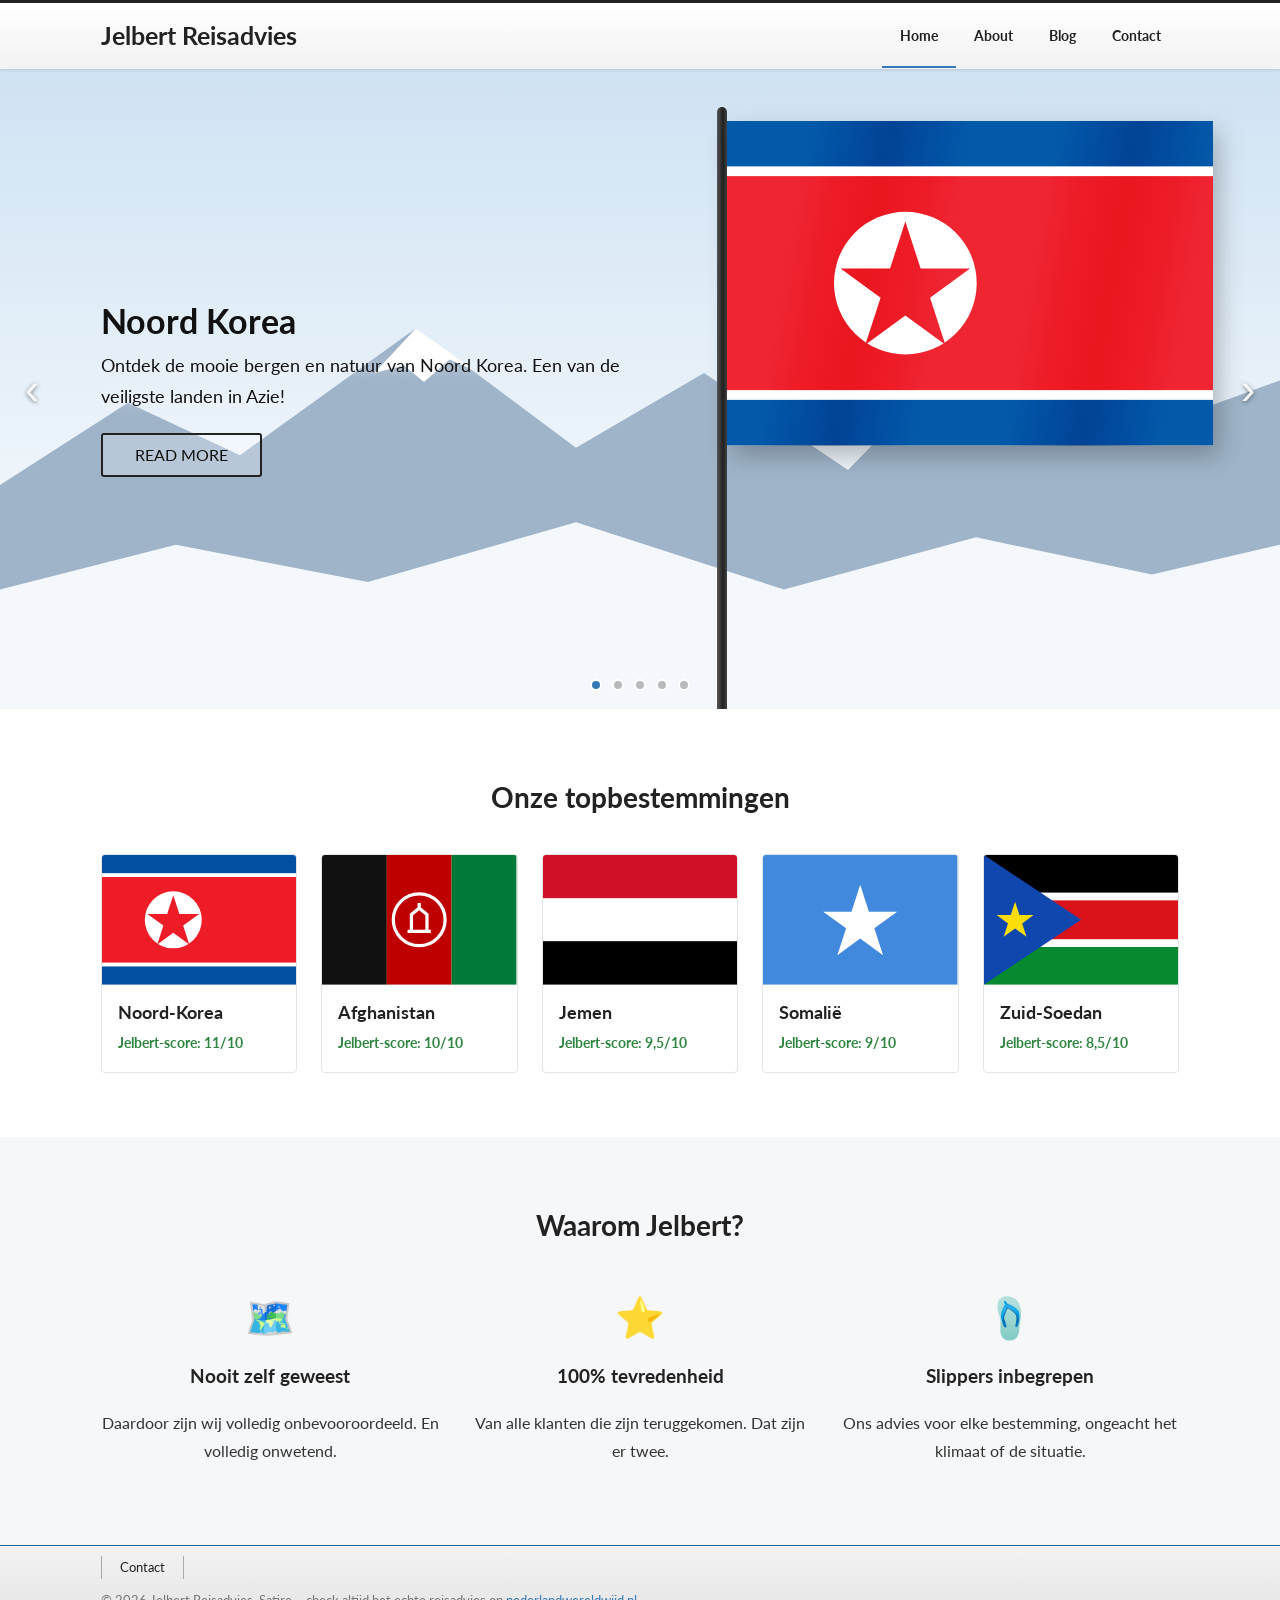
==== index.html @ ef7102be "Add Jelbert Reisadvies static website Plain HTML/CSS site with homepage slideshow, about, destinatio" ====
<!doctype html>
<html lang="nl">
<head>
	<meta charset="utf-8">
	<meta name="viewport" content="width=device-width, initial-scale=1">
	<title>Jelbert Reisadvies – Omdat thuisblijven ook maar zo saai is</title>
	<meta name="description" content="Jelbert Reisadvies: dé specialist in bestemmingen waar zelfs Google Maps van in de war raakt.">
	<link rel="preconnect" href="https://fonts.googleapis.com">
	<link rel="preconnect" href="https://fonts.gstatic.com" crossorigin>
	<link rel="stylesheet" href="https://fonts.googleapis.com/css2?family=Lato:wght@400;700;900&display=swap">
	<link rel="icon" href="data:image/svg+xml,<svg xmlns=%22http://www.w3.org/2000/svg%22 viewBox=%220 0 100 100%22><text y=%22.9em%22 font-size=%2290%22>🩴</text></svg>">
	<link rel="stylesheet" href="css/style.css">
</head>
<body>
<a class="skip-link" href="#content">Naar inhoud</a>

<header class="site-header">
	<div class="container header-inner">
		<a class="site-title" href="index.html">Jelbert Reisadvies</a>
		<button class="nav-toggle" aria-expanded="false" aria-controls="nav" aria-label="Menu">&#9776;</button>
		<nav id="nav" class="nav" aria-label="Hoofdmenu">
			<ul>
				<li><a href="index.html" aria-current="page">Home</a></li>
				<li><a href="about.html">About</a></li>
				<li><a href="blog.html">Blog</a></li>
				<li><a href="contact.html">Contact</a></li>
			</ul>
		</nav>
	</div>
</header>

<main id="content">

	<section class="hero" aria-roledescription="carousel" aria-label="Bestemmingen" tabindex="0">

		<!-- Slide 1: Noord-Korea -->
		<div class="slide is-active" role="group" aria-roledescription="slide" aria-label="1 van 5"
			style="--sky1:#cfe2f3; --sky2:#ffffff; --range:#9fb4c9; --cap:#ffffff; --ground:#f4f8fc">
			<svg class="scenery" viewBox="0 0 1600 600" preserveAspectRatio="none" aria-hidden="true">
				<polygon style="fill:var(--range)" points="0,600 0,300 160,190 300,260 520,90 720,250 880,150 1060,280 1250,70 1420,230 1600,160 1600,600"/>
				<polygon style="fill:var(--cap)" points="520,90 468,150 505,140 530,162 562,132 592,146"/>
				<polygon style="fill:var(--cap)" points="1250,70 1188,150 1228,136 1256,160 1290,130 1322,142"/>
				<polygon style="fill:var(--ground)" points="0,600 0,440 220,380 460,430 720,350 980,440 1220,370 1440,420 1600,380 1600,600"/>
			</svg>
			<div class="flagpole" aria-hidden="true">
				<span class="pole"></span>
				<div class="flag"><svg viewBox="0 0 300 200" preserveAspectRatio="none"><rect width="300" height="200" fill="#024fa2"/><rect y="28" width="300" height="144" fill="#fff"/><rect y="34" width="300" height="132" fill="#ed1c27"/><circle cx="110" cy="100" r="44" fill="#fff"/><polygon transform="translate(110 104) scale(42)" points="0,-1 .2245,-.309 .951,-.309 .3633,.118 .5878,.809 0,.382 -.5878,.809 -.3633,.118 -.951,-.309 -.2245,-.309" fill="#ed1c27"/></svg></div>
			</div>
			<div class="container slide-content">
				<h2>Noord Korea</h2>
				<p>Ontdek de mooie bergen en natuur van Noord Korea. Een van de veiligste landen in Azie!</p>
				<a class="btn-outline" href="bestemmingen.html#noord-korea">Read more</a>
			</div>
		</div>

		<!-- Slide 2: Afghanistan -->
		<div class="slide" role="group" aria-roledescription="slide" aria-label="2 van 5"
			style="--sky1:#8fb3d9; --sky2:#f7c98b; --range:#7f8ea3; --cap:#ffffff; --ground:#e9eef3">
			<svg class="scenery" viewBox="0 0 1600 600" preserveAspectRatio="none" aria-hidden="true">
				<polygon style="fill:var(--range)" points="0,600 0,300 160,190 300,260 520,90 720,250 880,150 1060,280 1250,70 1420,230 1600,160 1600,600"/>
				<polygon style="fill:var(--cap)" points="520,90 468,150 505,140 530,162 562,132 592,146"/>
				<polygon style="fill:var(--cap)" points="1250,70 1188,150 1228,136 1256,160 1290,130 1322,142"/>
				<polygon style="fill:var(--ground)" points="0,600 0,440 220,380 460,430 720,350 980,440 1220,370 1440,420 1600,380 1600,600"/>
			</svg>
			<div class="flagpole" aria-hidden="true">
				<span class="pole"></span>
				<div class="flag"><svg viewBox="0 0 300 200" preserveAspectRatio="none"><rect width="100" height="200" fill="#111"/><rect x="100" width="100" height="200" fill="#be0000"/><rect x="200" width="100" height="200" fill="#007a36"/><g fill="none" stroke="#fff" stroke-width="5"><circle cx="150" cy="100" r="40"/><path d="M132 118h36M138 118V92l12-10 12 10v26M150 82v-8"/></g></svg></div>
			</div>
			<div class="container slide-content">
				<h2>Afghanistan</h2>
				<p>Prachtige bergen en een rijke geschiedenis. Afghanistan is de perfecte plek om te ontsnappen aan je saaie kantoorbaan.</p>
				<a class="btn-outline" href="bestemmingen.html#afghanistan">Read more</a>
			</div>
		</div>

		<!-- Slide 3: Jemen -->
		<div class="slide" role="group" aria-roledescription="slide" aria-label="3 van 5"
			style="--sky1:#fbe3b8; --sky2:#f0b878; --range:#c98d5a; --cap:#dca06c; --ground:#f3d29f">
			<svg class="scenery" viewBox="0 0 1600 600" preserveAspectRatio="none" aria-hidden="true">
				<polygon style="fill:var(--range)" points="0,600 0,300 160,190 300,260 520,90 720,250 880,150 1060,280 1250,70 1420,230 1600,160 1600,600"/>
				<polygon style="fill:var(--cap)" points="520,90 468,150 505,140 530,162 562,132 592,146"/>
				<polygon style="fill:var(--cap)" points="1250,70 1188,150 1228,136 1256,160 1290,130 1322,142"/>
				<polygon style="fill:var(--ground)" points="0,600 0,440 220,380 460,430 720,350 980,440 1220,370 1440,420 1600,380 1600,600"/>
			</svg>
			<div class="flagpole" aria-hidden="true">
				<span class="pole"></span>
				<div class="flag"><svg viewBox="0 0 300 200" preserveAspectRatio="none"><rect width="300" height="67" fill="#ce1126"/><rect y="67" width="300" height="66" fill="#fff"/><rect y="133" width="300" height="67" fill="#000"/></svg></div>
			</div>
			<div class="container slide-content">
				<h2>Jemen</h2>
				<p>Eeuwenoude lemen wolkenkrabbers en oneindig veel zon. Een vakantie zonder andere toeristen, gegarandeerd!</p>
				<a class="btn-outline" href="bestemmingen.html#jemen">Read more</a>
			</div>
		</div>

		<!-- Slide 4: Somalië -->
		<div class="slide" role="group" aria-roledescription="slide" aria-label="4 van 5"
			style="--sky1:#7ec8e3; --sky2:#fdf6e3; --range:#8fbf9f; --cap:#a7d1b4; --ground:#f5e6c4">
			<svg class="scenery" viewBox="0 0 1600 600" preserveAspectRatio="none" aria-hidden="true">
				<polygon style="fill:var(--range)" points="0,600 0,300 160,190 300,260 520,90 720,250 880,150 1060,280 1250,70 1420,230 1600,160 1600,600"/>
				<polygon style="fill:var(--cap)" points="520,90 468,150 505,140 530,162 562,132 592,146"/>
				<polygon style="fill:var(--cap)" points="1250,70 1188,150 1228,136 1256,160 1290,130 1322,142"/>
				<polygon style="fill:var(--ground)" points="0,600 0,440 220,380 460,430 720,350 980,440 1220,370 1440,420 1600,380 1600,600"/>
			</svg>
			<div class="flagpole" aria-hidden="true">
				<span class="pole"></span>
				<div class="flag"><svg viewBox="0 0 300 200" preserveAspectRatio="none"><rect width="300" height="200" fill="#4189dd"/><polygon transform="translate(150 106) scale(60)" points="0,-1 .2245,-.309 .951,-.309 .3633,.118 .5878,.809 0,.382 -.5878,.809 -.3633,.118 -.951,-.309 -.2245,-.309" fill="#fff"/></svg></div>
			</div>
			<div class="container slide-content">
				<h2>Somalië</h2>
				<p>De langste kustlijn van het Afrikaanse vasteland. Ideaal voor een ontspannen bootreisje!</p>
				<a class="btn-outline" href="bestemmingen.html#somalie">Read more</a>
			</div>
		</div>

		<!-- Slide 5: Zuid-Soedan -->
		<div class="slide" role="group" aria-roledescription="slide" aria-label="5 van 5"
			style="--sky1:#f9c784; --sky2:#e4844a; --range:#b0703f; --cap:#c4824d; --ground:#e8b27a">
			<svg class="scenery" viewBox="0 0 1600 600" preserveAspectRatio="none" aria-hidden="true">
				<polygon style="fill:var(--range)" points="0,600 0,300 160,190 300,260 520,90 720,250 880,150 1060,280 1250,70 1420,230 1600,160 1600,600"/>
				<polygon style="fill:var(--cap)" points="520,90 468,150 505,140 530,162 562,132 592,146"/>
				<polygon style="fill:var(--cap)" points="1250,70 1188,150 1228,136 1256,160 1290,130 1322,142"/>
				<polygon style="fill:var(--ground)" points="0,600 0,440 220,380 460,430 720,350 980,440 1220,370 1440,420 1600,380 1600,600"/>
			</svg>
			<div class="flagpole" aria-hidden="true">
				<span class="pole"></span>
				<div class="flag"><svg viewBox="0 0 300 200" preserveAspectRatio="none"><rect width="300" height="200" fill="#fff"/><rect width="300" height="58" fill="#000"/><rect y="70" width="300" height="60" fill="#da121a"/><rect y="142" width="300" height="58" fill="#078930"/><polygon points="0,0 150,100 0,200" fill="#0f47af"/><polygon transform="translate(48 102) scale(30)" points="0,-1 .2245,-.309 .951,-.309 .3633,.118 .5878,.809 0,.382 -.5878,.809 -.3633,.118 -.951,-.309 -.2245,-.309" fill="#fcdd09"/></svg></div>
			</div>
			<div class="container slide-content">
				<h2>Zuid-Soedan</h2>
				<p>Het jongste land ter wereld: nog helemaal nieuw, dus nog niet ontdekt door de massa!</p>
				<a class="btn-outline" href="bestemmingen.html#zuid-soedan">Read more</a>
			</div>
		</div>

		<button class="hero-arrow hero-prev" type="button" aria-label="Vorige slide">&#8249;</button>
		<button class="hero-arrow hero-next" type="button" aria-label="Volgende slide">&#8250;</button>
		<div class="hero-dots"></div>
	</section>

	<section class="section">
		<div class="container">
			<h2 class="section-title">Onze topbestemmingen</h2>
			<div class="cards">
				<a class="card" href="bestemmingen.html#noord-korea">
					<svg viewBox="0 0 300 200" aria-hidden="true"><rect width="300" height="200" fill="#024fa2"/><rect y="28" width="300" height="144" fill="#fff"/><rect y="34" width="300" height="132" fill="#ed1c27"/><circle cx="110" cy="100" r="44" fill="#fff"/><polygon transform="translate(110 104) scale(42)" points="0,-1 .2245,-.309 .951,-.309 .3633,.118 .5878,.809 0,.382 -.5878,.809 -.3633,.118 -.951,-.309 -.2245,-.309" fill="#ed1c27"/></svg>
					<div class="card-body"><h3>Noord-Korea</h3><span class="card-score">Jelbert-score: 11/10</span></div>
				</a>
				<a class="card" href="bestemmingen.html#afghanistan">
					<svg viewBox="0 0 300 200" aria-hidden="true"><rect width="100" height="200" fill="#111"/><rect x="100" width="100" height="200" fill="#be0000"/><rect x="200" width="100" height="200" fill="#007a36"/><g fill="none" stroke="#fff" stroke-width="5"><circle cx="150" cy="100" r="40"/><path d="M132 118h36M138 118V92l12-10 12 10v26M150 82v-8"/></g></svg>
					<div class="card-body"><h3>Afghanistan</h3><span class="card-score">Jelbert-score: 10/10</span></div>
				</a>
				<a class="card" href="bestemmingen.html#jemen">
					<svg viewBox="0 0 300 200" aria-hidden="true"><rect width="300" height="67" fill="#ce1126"/><rect y="67" width="300" height="66" fill="#fff"/><rect y="133" width="300" height="67" fill="#000"/></svg>
					<div class="card-body"><h3>Jemen</h3><span class="card-score">Jelbert-score: 9,5/10</span></div>
				</a>
				<a class="card" href="bestemmingen.html#somalie">
					<svg viewBox="0 0 300 200" aria-hidden="true"><rect width="300" height="200" fill="#4189dd"/><polygon transform="translate(150 106) scale(60)" points="0,-1 .2245,-.309 .951,-.309 .3633,.118 .5878,.809 0,.382 -.5878,.809 -.3633,.118 -.951,-.309 -.2245,-.309" fill="#fff"/></svg>
					<div class="card-body"><h3>Somalië</h3><span class="card-score">Jelbert-score: 9/10</span></div>
				</a>
				<a class="card" href="bestemmingen.html#zuid-soedan">
					<svg viewBox="0 0 300 200" aria-hidden="true"><rect width="300" height="200" fill="#fff"/><rect width="300" height="58" fill="#000"/><rect y="70" width="300" height="60" fill="#da121a"/><rect y="142" width="300" height="58" fill="#078930"/><polygon points="0,0 150,100 0,200" fill="#0f47af"/><polygon transform="translate(48 102) scale(30)" points="0,-1 .2245,-.309 .951,-.309 .3633,.118 .5878,.809 0,.382 -.5878,.809 -.3633,.118 -.951,-.309 -.2245,-.309" fill="#fcdd09"/></svg>
					<div class="card-body"><h3>Zuid-Soedan</h3><span class="card-score">Jelbert-score: 8,5/10</span></div>
				</a>
			</div>
		</div>
	</section>

	<section class="section section-alt">
		<div class="container">
			<h2 class="section-title">Waarom Jelbert?</h2>
			<div class="usps">
				<div>
					<div class="usp-icon" aria-hidden="true">🗺️</div>
					<h3>Nooit zelf geweest</h3>
					<p>Daardoor zijn wij volledig onbevooroordeeld. En volledig onwetend.</p>
				</div>
				<div>
					<div class="usp-icon" aria-hidden="true">⭐</div>
					<h3>100% tevredenheid</h3>
					<p>Van alle klanten die zijn teruggekomen. Dat zijn er twee.</p>
				</div>
				<div>
					<div class="usp-icon" aria-hidden="true">🩴</div>
					<h3>Slippers inbegrepen</h3>
					<p>Ons advies voor elke bestemming, ongeacht het klimaat of de situatie.</p>
				</div>
			</div>
		</div>
	</section>

</main>

<footer class="site-footer">
	<div class="container">
		<nav class="footer-nav" aria-label="Footermenu">
			<ul><li><a href="contact.html">Contact</a></li></ul>
		</nav>
		<p class="copyright">&copy; 2026 Jelbert Reisadvies. Satire &ndash; check altijd het echte reisadvies op <a href="https://www.nederlandwereldwijd.nl/reisadvies">nederlandwereldwijd.nl</a>.</p>
	</div>
</footer>

<script src="js/main.js"></script>
</body>
</html>
---- css/style.css ----
/* Jelbert Reisadvies */

:root {
	--blue: #337ab7;
	--blue-dark: #2a6496;
	--text: #333;
	--heading: #222;
	--border: #e5e5e5;
	--container: 1110px;
	--font: "Lato", "Helvetica Neue", Arial, sans-serif;
}

* { box-sizing: border-box; }

html { scroll-behavior: smooth; }

body {
	margin: 0;
	font-family: var(--font);
	font-size: 16px;
	line-height: 1.75;
	color: var(--text);
	background: #fff;
}

a { color: var(--blue); }
a:hover { color: var(--blue-dark); }
img, svg { max-width: 100%; }

.container {
	width: 100%;
	max-width: var(--container);
	margin: 0 auto;
	padding: 0 16px;
}

.skip-link {
	position: absolute;
	left: -9999px;
}
.skip-link:focus {
	left: 8px;
	top: 8px;
	z-index: 100;
	background: #fff;
	padding: 8px 12px;
}

/* ---------- Header ---------- */

.site-header {
	position: sticky;
	top: 0;
	z-index: 50;
	background: linear-gradient(#fff, #f2f2f2);
	border-top: 3px solid #222;
	box-shadow: 0 1px 3px rgba(0, 0, 0, .12);
}

.header-inner {
	display: flex;
	align-items: center;
	justify-content: space-between;
	min-height: 66px;
}

.site-title {
	font-size: 25px;
	font-weight: 700;
	color: var(--heading);
	text-decoration: none;
}
.site-title:hover { color: var(--heading); }

.nav ul {
	display: flex;
	margin: 0;
	padding: 0;
	list-style: none;
}

.nav a {
	position: relative;
	display: block;
	padding: 20px 18px;
	font-size: 14px;
	font-weight: 700;
	color: var(--heading);
	text-decoration: none;
}

.nav a::after {
	content: "";
	position: absolute;
	left: 0;
	right: 0;
	bottom: 0;
	height: 2px;
	background: var(--blue);
	transform: scaleX(0);
	transition: transform .2s;
}
.nav a:hover::after,
.nav a[aria-current="page"]::after { transform: scaleX(1); }

.nav-toggle {
	display: none;
	width: 44px;
	height: 44px;
	border: 1px solid #ccc;
	border-radius: 4px;
	background: #fff;
	font-size: 22px;
	line-height: 1;
	cursor: pointer;
}

/* ---------- Slideshow ---------- */

.hero {
	position: relative;
	height: min(78vh, 640px);
	min-height: 420px;
	overflow: hidden;
	background: #dbe7f1;
}

.slide {
	position: absolute;
	inset: 0;
	display: flex;
	align-items: center;
	background: linear-gradient(var(--sky1), var(--sky2));
	opacity: 0;
	visibility: hidden;
	transition: opacity .9s ease, visibility .9s;
}
.slide.is-active {
	opacity: 1;
	visibility: visible;
}

.scenery {
	position: absolute;
	left: 0;
	bottom: 0;
	width: 100%;
	height: 70%;
}

.flagpole {
	position: absolute;
	left: 56%;
	top: 6%;
	bottom: 0;
	width: min(38vw, 520px);
	pointer-events: none;
}

.pole {
	position: absolute;
	left: 0;
	top: 0;
	bottom: 0;
	width: 10px;
	border-radius: 5px 5px 0 0;
	background: linear-gradient(90deg, #555, #222 60%, #444);
}

.flag {
	position: absolute;
	left: 10px;
	top: 14px;
	width: 100%;
	aspect-ratio: 3 / 2;
	transform-origin: left center;
	animation: wave 3.2s ease-in-out infinite;
	filter: drop-shadow(6px 10px 12px rgba(0, 0, 0, .25));
}

.flag svg {
	display: block;
	width: 100%;
	height: 100%;
}

/* moving folds over the flag */
.flag::after {
	content: "";
	position: absolute;
	inset: 0;
	background: repeating-linear-gradient(100deg,
		rgba(255, 255, 255, .18) 0 8%,
		rgba(0, 0, 0, .22) 16%,
		rgba(255, 255, 255, .18) 24%);
	background-size: 200% 100%;
	mix-blend-mode: soft-light;
	animation: folds 2.4s linear infinite;
}

@keyframes wave {
	0%, 100% { transform: perspective(700px) rotateY(-10deg) skewY(1deg); }
	50% { transform: perspective(700px) rotateY(8deg) skewY(-2deg); }
}

@keyframes folds {
	to { background-position: -200% 0; }
}

.slide-content {
	position: relative;
	z-index: 2;
}

.slide-content h2 {
	margin: 0 0 8px;
	font-size: 34px;
	line-height: 1.2;
	color: #111;
}

.slide-content p {
	max-width: 520px;
	margin: 0 0 20px;
	font-size: 18px;
	color: #111;
	text-shadow: 0 0 12px rgba(255, 255, 255, .8);
}

.btn-outline {
	display: inline-block;
	padding: 6px 32px;
	border: 2px solid #222;
	border-radius: 3px;
	background: rgba(255, 255, 255, .25);
	font-size: 16px;
	color: #111;
	text-decoration: none;
	text-transform: uppercase;
	transition: background .2s, color .2s;
}
.btn-outline:hover {
	background: #222;
	color: #fff;
}

.hero-arrow {
	position: absolute;
	top: 50%;
	z-index: 3;
	width: 48px;
	height: 64px;
	margin-top: -32px;
	border: 0;
	background: transparent;
	font-size: 44px;
	line-height: 1;
	color: rgba(255, 255, 255, .9);
	text-shadow: 0 1px 4px rgba(0, 0, 0, .5);
	cursor: pointer;
}
.hero-prev { left: 8px; }
.hero-next { right: 8px; }

.hero-dots {
	position: absolute;
	left: 0;
	right: 0;
	bottom: 18px;
	z-index: 3;
	display: flex;
	justify-content: center;
	gap: 10px;
}

.hero-dots button {
	width: 12px;
	height: 12px;
	padding: 0;
	border: 2px solid #fff;
	border-radius: 50%;
	background: rgba(0, 0, 0, .25);
	cursor: pointer;
}
.hero-dots button[aria-current="true"] { background: var(--blue); }

/* ---------- Home sections ---------- */

.section { padding: 64px 0; }
.section-alt { background: #f6f7f9; }

.section-title {
	margin: 0 0 32px;
	font-size: 28px;
	text-align: center;
	color: var(--heading);
}

.cards {
	display: grid;
	grid-template-columns: repeat(auto-fit, minmax(170px, 1fr));
	gap: 24px;
}

.card {
	display: block;
	overflow: hidden;
	border: 1px solid var(--border);
	border-radius: 4px;
	background: #fff;
	color: var(--text);
	text-decoration: none;
	transition: transform .2s, box-shadow .2s;
}
.card:hover {
	transform: translateY(-4px);
	box-shadow: 0 8px 20px rgba(0, 0, 0, .1);
	color: var(--text);
}
.card svg {
	display: block;
	width: 100%;
	height: auto;
	aspect-ratio: 3 / 2;
}
.card-body { padding: 12px 16px 16px; }
.card h3 {
	margin: 0;
	font-size: 18px;
	color: var(--heading);
}
.card-score {
	font-size: 14px;
	color: #2e8540;
	font-weight: 700;
}

.usps {
	display: grid;
	grid-template-columns: repeat(auto-fit, minmax(240px, 1fr));
	gap: 32px;
	text-align: center;
}
.usp-icon { font-size: 40px; }
.usps h3 {
	margin: 8px 0;
	color: var(--heading);
}

/* ---------- Inner pages ---------- */

.page-header {
	padding: 38px 0;
	background: var(--blue);
	text-align: center;
}
.page-header h1 {
	margin: 0;
	font-size: 34px;
	color: #fff;
}

.breadcrumb {
	border-bottom: 1px solid var(--border);
	font-size: 13px;
}
.breadcrumb ol {
	display: flex;
	flex-wrap: wrap;
	margin: 0 auto;
	padding-top: 6px;
	padding-bottom: 6px;
	list-style: none;
}
.breadcrumb li + li::before {
	content: "/";
	margin: 0 6px;
	color: #777;
}
.breadcrumb a { color: var(--text); }

.layout {
	display: grid;
	grid-template-columns: minmax(0, 2fr) minmax(0, 1fr);
	gap: 60px;
	padding-top: 56px;
	padding-bottom: 56px;
}

.content h2 {
	position: relative;
	margin: 48px 0 24px;
	padding-bottom: 12px;
	border-bottom: 1px solid #ccc;
	font-size: 24px;
	line-height: 1.3;
	color: var(--heading);
}
.content h2::after {
	content: "";
	position: absolute;
	left: 0;
	bottom: -1px;
	width: 30%;
	height: 2px;
	background: var(--blue);
}
.content > h2:first-child { margin-top: 0; }

.content h2.plain {
	padding: 0;
	border: 0;
	font-size: 32px;
}
.content h2.plain::after { display: none; }

.content hr {
	margin: 24px 0;
	border: 0;
	border-top: 1px solid var(--border);
}

.content ul,
.content ol { padding-left: 24px; }
.content li { line-height: 1.4; margin-bottom: 8px; }

.disclaimer {
	padding: 16px;
	border-left: 4px solid var(--blue);
	background: #f3f7fb;
	font-size: 14px;
}

.destination { scroll-margin-top: 90px; }
.destination-flag {
	display: block;
	width: 100%;
	max-width: 360px;
	height: auto;
	aspect-ratio: 3 / 2;
	margin-bottom: 16px;
	box-shadow: 0 4px 12px rgba(0, 0, 0, .15);
}

.facts {
	display: flex;
	flex-wrap: wrap;
	gap: 12px;
	margin: 0 0 16px;
}
.facts div {
	flex: 1 1 180px;
	padding: 10px 14px;
	border: 1px solid var(--border);
	border-radius: 4px;
}
.facts dt {
	font-size: 12px;
	text-transform: uppercase;
	letter-spacing: .05em;
	color: #777;
}
.facts dd {
	margin: 0;
	font-weight: 700;
}
.facts .good { color: #2e8540; }
.facts .bad { color: #c62828; }

.post-meta {
	margin: -12px 0 24px;
	font-size: 14px;
	color: #777;
}

/* ---------- Sidebar ---------- */

.search-form { display: flex; }
.search-form input {
	flex: 1;
	min-width: 0;
	height: 46px;
	padding: 0 12px;
	border: 1px solid #ccc;
	border-right: 0;
	border-radius: 4px 0 0 4px;
	font: inherit;
}
.search-form button {
	height: 46px;
	padding: 0 10px;
	border: 1px solid var(--blue-dark);
	border-radius: 0 4px 4px 0;
	background: var(--blue);
	font: inherit;
	font-size: 17px;
	letter-spacing: .03em;
	color: #fff;
	cursor: pointer;
}
.search-form button:hover { background: var(--blue-dark); }
.search-result {
	margin: 8px 0 0;
	font-size: 14px;
	color: #777;
}

/* ---------- Footer ---------- */

.footer-widgets { padding-bottom: 32px; }

.widget {
	border-top: 2px solid var(--blue-dark);
}
.widget h2 {
	margin: 0;
	padding: 14px 0;
	border-bottom: 1px solid var(--border);
	font-size: 28px;
	color: var(--heading);
}
.widget ul {
	margin: 16px 0 24px;
	padding-left: 24px;
}
.widget a { color: var(--text); }

.site-footer {
	border-top: 1px solid var(--blue-dark);
	background: linear-gradient(#f2f2f2, #e4e4e4);
	font-size: 13px;
}
.footer-nav ul {
	display: flex;
	margin: 0;
	padding: 10px 0 0;
	list-style: none;
}
.footer-nav li {
	padding: 0 18px;
	border-left: 1px solid #aaa;
	border-right: 1px solid #aaa;
}
.footer-nav a {
	color: var(--heading);
	text-decoration: none;
}
.copyright {
	margin: 0;
	padding: 10px 0 14px;
	color: #777;
}

/* ---------- Responsive ---------- */

@media (max-width: 860px) {
	.nav-toggle { display: block; }

	.nav {
		position: absolute;
		top: 100%;
		left: 0;
		right: 0;
		display: none;
		background: #fff;
		box-shadow: 0 6px 12px rgba(0, 0, 0, .1);
	}
	.nav.is-open { display: block; }
	.nav ul { flex-direction: column; }
	.nav a {
		padding: 14px 16px;
		border-top: 1px solid var(--border);
	}

	.layout {
		grid-template-columns: 1fr;
		gap: 32px;
	}

	.slide {
		align-items: flex-end;
		padding-bottom: 64px;
	}

	.flagpole {
		left: auto;
		right: 10%;
		top: 5%;
		bottom: auto;
		width: 52vw;
		height: 40%;
	}

	.slide-content h2 { font-size: 28px; }
	.slide-content p { font-size: 16px; }
}

@media (prefers-reduced-motion: reduce) {
	.flag, .flag::after { animation: none; }
	.slide { transition: none; }
	html { scroll-behavior: auto; }
}
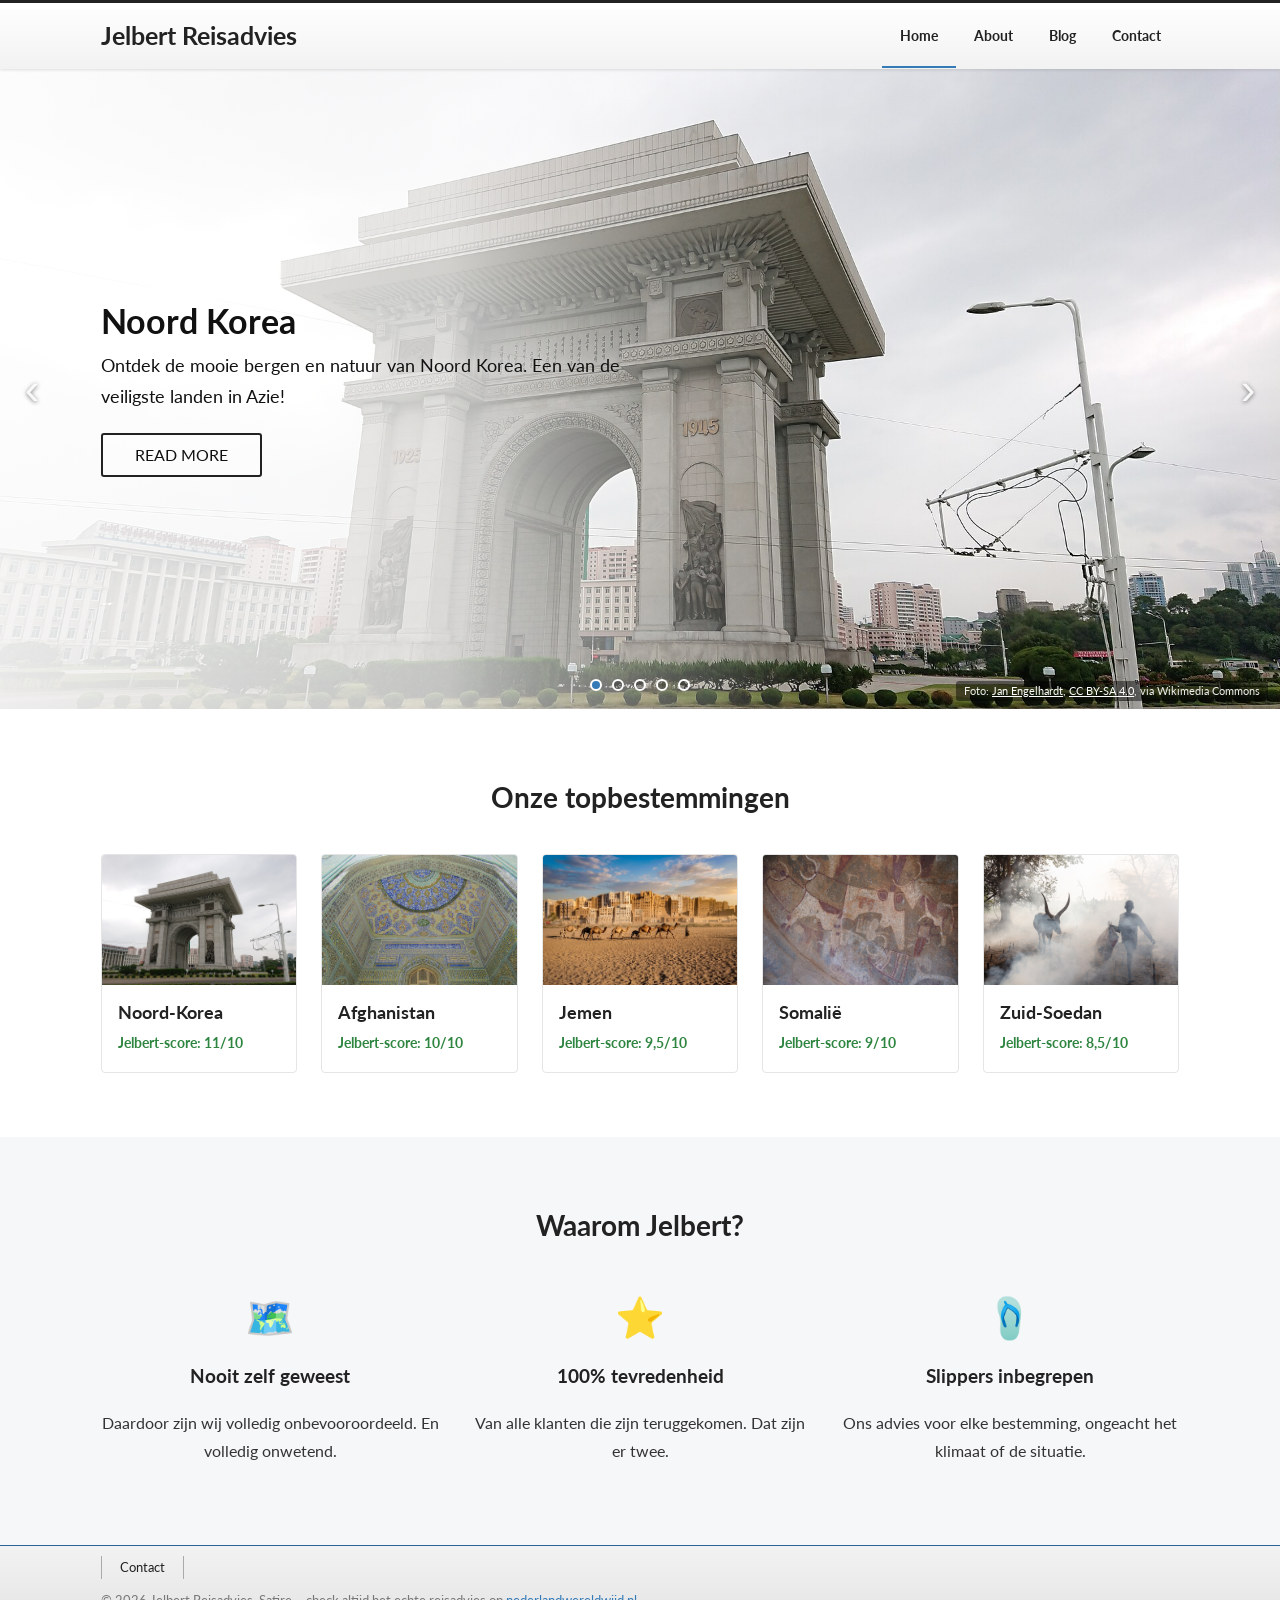
==== commit 38a85750: "Replace animated flags with real cultural photos Slides, cards and destination pages now use CC-lice" ====
--- a/index.html
+++ b/index.html
@@ -34,18 +34,9 @@
 	<section class="hero" aria-roledescription="carousel" aria-label="Bestemmingen" tabindex="0">
 
 		<!-- Slide 1: Noord-Korea -->
-		<div class="slide is-active" role="group" aria-roledescription="slide" aria-label="1 van 5"
-			style="--sky1:#cfe2f3; --sky2:#ffffff; --range:#9fb4c9; --cap:#ffffff; --ground:#f4f8fc">
-			<svg class="scenery" viewBox="0 0 1600 600" preserveAspectRatio="none" aria-hidden="true">
-				<polygon style="fill:var(--range)" points="0,600 0,300 160,190 300,260 520,90 720,250 880,150 1060,280 1250,70 1420,230 1600,160 1600,600"/>
-				<polygon style="fill:var(--cap)" points="520,90 468,150 505,140 530,162 562,132 592,146"/>
-				<polygon style="fill:var(--cap)" points="1250,70 1188,150 1228,136 1256,160 1290,130 1322,142"/>
-				<polygon style="fill:var(--ground)" points="0,600 0,440 220,380 460,430 720,350 980,440 1220,370 1440,420 1600,380 1600,600"/>
-			</svg>
-			<div class="flagpole" aria-hidden="true">
-				<span class="pole"></span>
-				<div class="flag"><svg viewBox="0 0 300 200" preserveAspectRatio="none"><rect width="300" height="200" fill="#024fa2"/><rect y="28" width="300" height="144" fill="#fff"/><rect y="34" width="300" height="132" fill="#ed1c27"/><circle cx="110" cy="100" r="44" fill="#fff"/><polygon transform="translate(110 104) scale(42)" points="0,-1 .2245,-.309 .951,-.309 .3633,.118 .5878,.809 0,.382 -.5878,.809 -.3633,.118 -.951,-.309 -.2245,-.309" fill="#ed1c27"/></svg></div>
-			</div>
+		<div class="slide is-active" role="group" aria-roledescription="slide" aria-label="1 van 5">
+			<img class="slide-img" src="img/kp.jpg" alt="De Triomfboog in Pyongyang" style="object-position:60% center">
+			<p class="slide-credit">Foto: <a href="https://commons.wikimedia.org/wiki/File:Arch_of_Triumph_in_Pyongyang_01.jpg">Jan Engelhardt</a>, <a href="https://creativecommons.org/licenses/by-sa/4.0">CC BY-SA 4.0</a>, via Wikimedia Commons</p>
 			<div class="container slide-content">
 				<h2>Noord Korea</h2>
 				<p>Ontdek de mooie bergen en natuur van Noord Korea. Een van de veiligste landen in Azie!</p>
@@ -54,38 +45,20 @@
 		</div>
 
 		<!-- Slide 2: Afghanistan -->
-		<div class="slide" role="group" aria-roledescription="slide" aria-label="2 van 5"
-			style="--sky1:#8fb3d9; --sky2:#f7c98b; --range:#7f8ea3; --cap:#ffffff; --ground:#e9eef3">
-			<svg class="scenery" viewBox="0 0 1600 600" preserveAspectRatio="none" aria-hidden="true">
-				<polygon style="fill:var(--range)" points="0,600 0,300 160,190 300,260 520,90 720,250 880,150 1060,280 1250,70 1420,230 1600,160 1600,600"/>
-				<polygon style="fill:var(--cap)" points="520,90 468,150 505,140 530,162 562,132 592,146"/>
-				<polygon style="fill:var(--cap)" points="1250,70 1188,150 1228,136 1256,160 1290,130 1322,142"/>
-				<polygon style="fill:var(--ground)" points="0,600 0,440 220,380 460,430 720,350 980,440 1220,370 1440,420 1600,380 1600,600"/>
-			</svg>
-			<div class="flagpole" aria-hidden="true">
-				<span class="pole"></span>
-				<div class="flag"><svg viewBox="0 0 300 200" preserveAspectRatio="none"><rect width="100" height="200" fill="#111"/><rect x="100" width="100" height="200" fill="#be0000"/><rect x="200" width="100" height="200" fill="#007a36"/><g fill="none" stroke="#fff" stroke-width="5"><circle cx="150" cy="100" r="40"/><path d="M132 118h36M138 118V92l12-10 12 10v26M150 82v-8"/></g></svg></div>
-			</div>
+		<div class="slide" role="group" aria-roledescription="slide" aria-label="2 van 5">
+			<img class="slide-img" src="img/af.jpg" alt="Tegelwerk van de Blauwe Moskee in Mazar-i-Sharif" style="object-position:center 40%">
+			<p class="slide-credit">Foto: <a href="https://commons.wikimedia.org/wiki/File:Rowza_Shrine_Hazrat_Ali_Mazar-e_Sharif_Afghanistan.jpg">AhmadElhan</a>, <a href="https://creativecommons.org/licenses/by-sa/4.0">CC BY-SA 4.0</a>, via Wikimedia Commons</p>
 			<div class="container slide-content">
 				<h2>Afghanistan</h2>
-				<p>Prachtige bergen en een rijke geschiedenis. Afghanistan is de perfecte plek om te ontsnappen aan je saaie kantoorbaan.</p>
+				<p>Prachtige moskeeën, bergen en een rijke geschiedenis. Afghanistan is de perfecte plek om te ontsnappen aan je saaie kantoorbaan.</p>
 				<a class="btn-outline" href="bestemmingen.html#afghanistan">Read more</a>
 			</div>
 		</div>
 
 		<!-- Slide 3: Jemen -->
-		<div class="slide" role="group" aria-roledescription="slide" aria-label="3 van 5"
-			style="--sky1:#fbe3b8; --sky2:#f0b878; --range:#c98d5a; --cap:#dca06c; --ground:#f3d29f">
-			<svg class="scenery" viewBox="0 0 1600 600" preserveAspectRatio="none" aria-hidden="true">
-				<polygon style="fill:var(--range)" points="0,600 0,300 160,190 300,260 520,90 720,250 880,150 1060,280 1250,70 1420,230 1600,160 1600,600"/>
-				<polygon style="fill:var(--cap)" points="520,90 468,150 505,140 530,162 562,132 592,146"/>
-				<polygon style="fill:var(--cap)" points="1250,70 1188,150 1228,136 1256,160 1290,130 1322,142"/>
-				<polygon style="fill:var(--ground)" points="0,600 0,440 220,380 460,430 720,350 980,440 1220,370 1440,420 1600,380 1600,600"/>
-			</svg>
-			<div class="flagpole" aria-hidden="true">
-				<span class="pole"></span>
-				<div class="flag"><svg viewBox="0 0 300 200" preserveAspectRatio="none"><rect width="300" height="67" fill="#ce1126"/><rect y="67" width="300" height="66" fill="#fff"/><rect y="133" width="300" height="67" fill="#000"/></svg></div>
-			</div>
+		<div class="slide" role="group" aria-roledescription="slide" aria-label="3 van 5">
+			<img class="slide-img" src="img/ye.jpg" alt="Kamelen voor de lemen wolkenkrabbers van Shibam" style="object-position:center 40%">
+			<p class="slide-credit">Foto: <a href="https://commons.wikimedia.org/wiki/File:Shibam_Hadramaut_2.jpg">Ala Askool</a>, <a href="https://creativecommons.org/licenses/by-sa/4.0">CC BY-SA 4.0</a>, via Wikimedia Commons</p>
 			<div class="container slide-content">
 				<h2>Jemen</h2>
 				<p>Eeuwenoude lemen wolkenkrabbers en oneindig veel zon. Een vakantie zonder andere toeristen, gegarandeerd!</p>
@@ -94,38 +67,20 @@
 		</div>
 
 		<!-- Slide 4: Somalië -->
-		<div class="slide" role="group" aria-roledescription="slide" aria-label="4 van 5"
-			style="--sky1:#7ec8e3; --sky2:#fdf6e3; --range:#8fbf9f; --cap:#a7d1b4; --ground:#f5e6c4">
-			<svg class="scenery" viewBox="0 0 1600 600" preserveAspectRatio="none" aria-hidden="true">
-				<polygon style="fill:var(--range)" points="0,600 0,300 160,190 300,260 520,90 720,250 880,150 1060,280 1250,70 1420,230 1600,160 1600,600"/>
-				<polygon style="fill:var(--cap)" points="520,90 468,150 505,140 530,162 562,132 592,146"/>
-				<polygon style="fill:var(--cap)" points="1250,70 1188,150 1228,136 1256,160 1290,130 1322,142"/>
-				<polygon style="fill:var(--ground)" points="0,600 0,440 220,380 460,430 720,350 980,440 1220,370 1440,420 1600,380 1600,600"/>
-			</svg>
-			<div class="flagpole" aria-hidden="true">
-				<span class="pole"></span>
-				<div class="flag"><svg viewBox="0 0 300 200" preserveAspectRatio="none"><rect width="300" height="200" fill="#4189dd"/><polygon transform="translate(150 106) scale(60)" points="0,-1 .2245,-.309 .951,-.309 .3633,.118 .5878,.809 0,.382 -.5878,.809 -.3633,.118 -.951,-.309 -.2245,-.309" fill="#fff"/></svg></div>
-			</div>
+		<div class="slide" role="group" aria-roledescription="slide" aria-label="4 van 5">
+			<img class="slide-img" src="img/so.jpg" alt="Eeuwenoude rotsschilderingen in Laas Geel" style="object-position:center">
+			<p class="slide-credit">Foto: <a href="https://commons.wikimedia.org/wiki/File:Laas_Geel,_2024.jpg">Mheidegger</a>, <a href="https://creativecommons.org/licenses/by/4.0">CC BY 4.0</a>, via Wikimedia Commons</p>
 			<div class="container slide-content">
 				<h2>Somalië</h2>
-				<p>De langste kustlijn van het Afrikaanse vasteland. Ideaal voor een ontspannen bootreisje!</p>
+				<p>5000 jaar oude rotstekeningen én de langste kustlijn van Afrika. Ideaal voor een ontspannen bootreisje!</p>
 				<a class="btn-outline" href="bestemmingen.html#somalie">Read more</a>
 			</div>
 		</div>
 
 		<!-- Slide 5: Zuid-Soedan -->
-		<div class="slide" role="group" aria-roledescription="slide" aria-label="5 van 5"
-			style="--sky1:#f9c784; --sky2:#e4844a; --range:#b0703f; --cap:#c4824d; --ground:#e8b27a">
-			<svg class="scenery" viewBox="0 0 1600 600" preserveAspectRatio="none" aria-hidden="true">
-				<polygon style="fill:var(--range)" points="0,600 0,300 160,190 300,260 520,90 720,250 880,150 1060,280 1250,70 1420,230 1600,160 1600,600"/>
-				<polygon style="fill:var(--cap)" points="520,90 468,150 505,140 530,162 562,132 592,146"/>
-				<polygon style="fill:var(--cap)" points="1250,70 1188,150 1228,136 1256,160 1290,130 1322,142"/>
-				<polygon style="fill:var(--ground)" points="0,600 0,440 220,380 460,430 720,350 980,440 1220,370 1440,420 1600,380 1600,600"/>
-			</svg>
-			<div class="flagpole" aria-hidden="true">
-				<span class="pole"></span>
-				<div class="flag"><svg viewBox="0 0 300 200" preserveAspectRatio="none"><rect width="300" height="200" fill="#fff"/><rect width="300" height="58" fill="#000"/><rect y="70" width="300" height="60" fill="#da121a"/><rect y="142" width="300" height="58" fill="#078930"/><polygon points="0,0 150,100 0,200" fill="#0f47af"/><polygon transform="translate(48 102) scale(30)" points="0,-1 .2245,-.309 .951,-.309 .3633,.118 .5878,.809 0,.382 -.5878,.809 -.3633,.118 -.951,-.309 -.2245,-.309" fill="#fcdd09"/></svg></div>
-			</div>
+		<div class="slide" role="group" aria-roledescription="slide" aria-label="5 van 5">
+			<img class="slide-img" src="img/ss.jpg" alt="Mundari-veekamp bij Terekeka" style="object-position:70% center">
+			<p class="slide-credit">Foto: <a href="https://commons.wikimedia.org/wiki/File:Campamento_de_ganado_de_la_tribu_Mundari,_Terekeka,_Sud%C3%A1n_del_Sur,_2024-01-27,_DD_04.jpg">Diego Delso</a>, <a href="https://creativecommons.org/licenses/by-sa/4.0">CC BY-SA 4.0</a>, via Wikimedia Commons</p>
 			<div class="container slide-content">
 				<h2>Zuid-Soedan</h2>
 				<p>Het jongste land ter wereld: nog helemaal nieuw, dus nog niet ontdekt door de massa!</p>
@@ -143,23 +98,23 @@
 			<h2 class="section-title">Onze topbestemmingen</h2>
 			<div class="cards">
 				<a class="card" href="bestemmingen.html#noord-korea">
-					<svg viewBox="0 0 300 200" aria-hidden="true"><rect width="300" height="200" fill="#024fa2"/><rect y="28" width="300" height="144" fill="#fff"/><rect y="34" width="300" height="132" fill="#ed1c27"/><circle cx="110" cy="100" r="44" fill="#fff"/><polygon transform="translate(110 104) scale(42)" points="0,-1 .2245,-.309 .951,-.309 .3633,.118 .5878,.809 0,.382 -.5878,.809 -.3633,.118 -.951,-.309 -.2245,-.309" fill="#ed1c27"/></svg>
+					<img src="img/kp.jpg" alt="" loading="lazy">
 					<div class="card-body"><h3>Noord-Korea</h3><span class="card-score">Jelbert-score: 11/10</span></div>
 				</a>
 				<a class="card" href="bestemmingen.html#afghanistan">
-					<svg viewBox="0 0 300 200" aria-hidden="true"><rect width="100" height="200" fill="#111"/><rect x="100" width="100" height="200" fill="#be0000"/><rect x="200" width="100" height="200" fill="#007a36"/><g fill="none" stroke="#fff" stroke-width="5"><circle cx="150" cy="100" r="40"/><path d="M132 118h36M138 118V92l12-10 12 10v26M150 82v-8"/></g></svg>
+					<img src="img/af.jpg" alt="" loading="lazy">
 					<div class="card-body"><h3>Afghanistan</h3><span class="card-score">Jelbert-score: 10/10</span></div>
 				</a>
 				<a class="card" href="bestemmingen.html#jemen">
-					<svg viewBox="0 0 300 200" aria-hidden="true"><rect width="300" height="67" fill="#ce1126"/><rect y="67" width="300" height="66" fill="#fff"/><rect y="133" width="300" height="67" fill="#000"/></svg>
+					<img src="img/ye.jpg" alt="" loading="lazy">
 					<div class="card-body"><h3>Jemen</h3><span class="card-score">Jelbert-score: 9,5/10</span></div>
 				</a>
 				<a class="card" href="bestemmingen.html#somalie">
-					<svg viewBox="0 0 300 200" aria-hidden="true"><rect width="300" height="200" fill="#4189dd"/><polygon transform="translate(150 106) scale(60)" points="0,-1 .2245,-.309 .951,-.309 .3633,.118 .5878,.809 0,.382 -.5878,.809 -.3633,.118 -.951,-.309 -.2245,-.309" fill="#fff"/></svg>
+					<img src="img/so.jpg" alt="" loading="lazy">
 					<div class="card-body"><h3>Somalië</h3><span class="card-score">Jelbert-score: 9/10</span></div>
 				</a>
 				<a class="card" href="bestemmingen.html#zuid-soedan">
-					<svg viewBox="0 0 300 200" aria-hidden="true"><rect width="300" height="200" fill="#fff"/><rect width="300" height="58" fill="#000"/><rect y="70" width="300" height="60" fill="#da121a"/><rect y="142" width="300" height="58" fill="#078930"/><polygon points="0,0 150,100 0,200" fill="#0f47af"/><polygon transform="translate(48 102) scale(30)" points="0,-1 .2245,-.309 .951,-.309 .3633,.118 .5878,.809 0,.382 -.5878,.809 -.3633,.118 -.951,-.309 -.2245,-.309" fill="#fcdd09"/></svg>
+					<img src="img/ss.jpg" alt="" loading="lazy">
 					<div class="card-body"><h3>Zuid-Soedan</h3><span class="card-score">Jelbert-score: 8,5/10</span></div>
 				</a>
 			</div>
--- a/css/style.css
+++ b/css/style.css
@@ -130,7 +130,7 @@
 	inset: 0;
 	display: flex;
 	align-items: center;
-	background: linear-gradient(var(--sky1), var(--sky2));
+	background: #222;
 	opacity: 0;
 	visibility: hidden;
 	transition: opacity .9s ease, visibility .9s;
@@ -140,72 +140,41 @@
 	visibility: visible;
 }
 
-.scenery {
-	position: absolute;
-	left: 0;
-	bottom: 0;
-	width: 100%;
-	height: 70%;
-}
-
-.flagpole {
-	position: absolute;
-	left: 56%;
-	top: 6%;
-	bottom: 0;
-	width: min(38vw, 520px);
-	pointer-events: none;
-}
-
-.pole {
-	position: absolute;
-	left: 0;
-	top: 0;
-	bottom: 0;
-	width: 10px;
-	border-radius: 5px 5px 0 0;
-	background: linear-gradient(90deg, #555, #222 60%, #444);
-}
-
-.flag {
-	position: absolute;
-	left: 10px;
-	top: 14px;
-	width: 100%;
-	aspect-ratio: 3 / 2;
-	transform-origin: left center;
-	animation: wave 3.2s ease-in-out infinite;
-	filter: drop-shadow(6px 10px 12px rgba(0, 0, 0, .25));
-}
-
-.flag svg {
-	display: block;
+.slide-img {
+	position: absolute;
+	inset: 0;
 	width: 100%;
 	height: 100%;
-}
-
-/* moving folds over the flag */
-.flag::after {
+	max-width: none;
+	object-fit: cover;
+	transform: scale(1.06);
+	transition: transform 7s ease-out;
+}
+.slide.is-active .slide-img { transform: scale(1); }
+
+/* light wash behind the text so it stays readable on busy photos */
+.slide::before {
 	content: "";
 	position: absolute;
 	inset: 0;
-	background: repeating-linear-gradient(100deg,
-		rgba(255, 255, 255, .18) 0 8%,
-		rgba(0, 0, 0, .22) 16%,
-		rgba(255, 255, 255, .18) 24%);
-	background-size: 200% 100%;
-	mix-blend-mode: soft-light;
-	animation: folds 2.4s linear infinite;
-}
-
-@keyframes wave {
-	0%, 100% { transform: perspective(700px) rotateY(-10deg) skewY(1deg); }
-	50% { transform: perspective(700px) rotateY(8deg) skewY(-2deg); }
-}
-
-@keyframes folds {
-	to { background-position: -200% 0; }
-}
+	z-index: 1;
+	background: linear-gradient(90deg, rgba(255, 255, 255, .9) 0%, rgba(255, 255, 255, .75) 35%, rgba(255, 255, 255, 0) 65%);
+}
+
+.slide-credit {
+	position: absolute;
+	right: 12px;
+	bottom: 8px;
+	z-index: 2;
+	margin: 0;
+	padding: 2px 8px;
+	border-radius: 3px;
+	background: rgba(0, 0, 0, .45);
+	font-size: 11px;
+	line-height: 1.5;
+	color: #eee;
+}
+.slide-credit a { color: #fff; }
 
 .slide-content {
 	position: relative;
@@ -317,11 +286,12 @@
 	box-shadow: 0 8px 20px rgba(0, 0, 0, .1);
 	color: var(--text);
 }
-.card svg {
+.card img {
 	display: block;
 	width: 100%;
 	height: auto;
 	aspect-ratio: 3 / 2;
+	object-fit: cover;
 }
 .card-body { padding: 12px 16px 16px; }
 .card h3 {
@@ -432,15 +402,21 @@
 }
 
 .destination { scroll-margin-top: 90px; }
-.destination-flag {
+.destination-photo { margin: 0 0 16px; }
+.destination-photo img {
 	display: block;
 	width: 100%;
-	max-width: 360px;
 	height: auto;
-	aspect-ratio: 3 / 2;
-	margin-bottom: 16px;
-	box-shadow: 0 4px 12px rgba(0, 0, 0, .15);
-}
+	aspect-ratio: 16 / 9;
+	object-fit: cover;
+	border-radius: 4px;
+}
+.destination-photo figcaption {
+	margin-top: 4px;
+	font-size: 12px;
+	color: #777;
+}
+.destination-photo figcaption a { color: #777; }
 
 .facts {
 	display: flex;
@@ -579,16 +555,16 @@
 
 	.slide {
 		align-items: flex-end;
-		padding-bottom: 64px;
+		padding-bottom: 72px;
 	}
 
-	.flagpole {
-		left: auto;
-		right: 10%;
-		top: 5%;
+	.slide::before {
+		background: linear-gradient(0deg, rgba(255, 255, 255, .92) 0%, rgba(255, 255, 255, .8) 45%, rgba(255, 255, 255, 0) 75%);
+	}
+
+	.slide-credit {
+		top: 8px;
 		bottom: auto;
-		width: 52vw;
-		height: 40%;
 	}
 
 	.slide-content h2 { font-size: 28px; }
@@ -596,7 +572,6 @@
 }
 
 @media (prefers-reduced-motion: reduce) {
-	.flag, .flag::after { animation: none; }
-	.slide { transition: none; }
+	.slide, .slide-img { transition: none; }
 	html { scroll-behavior: auto; }
 }
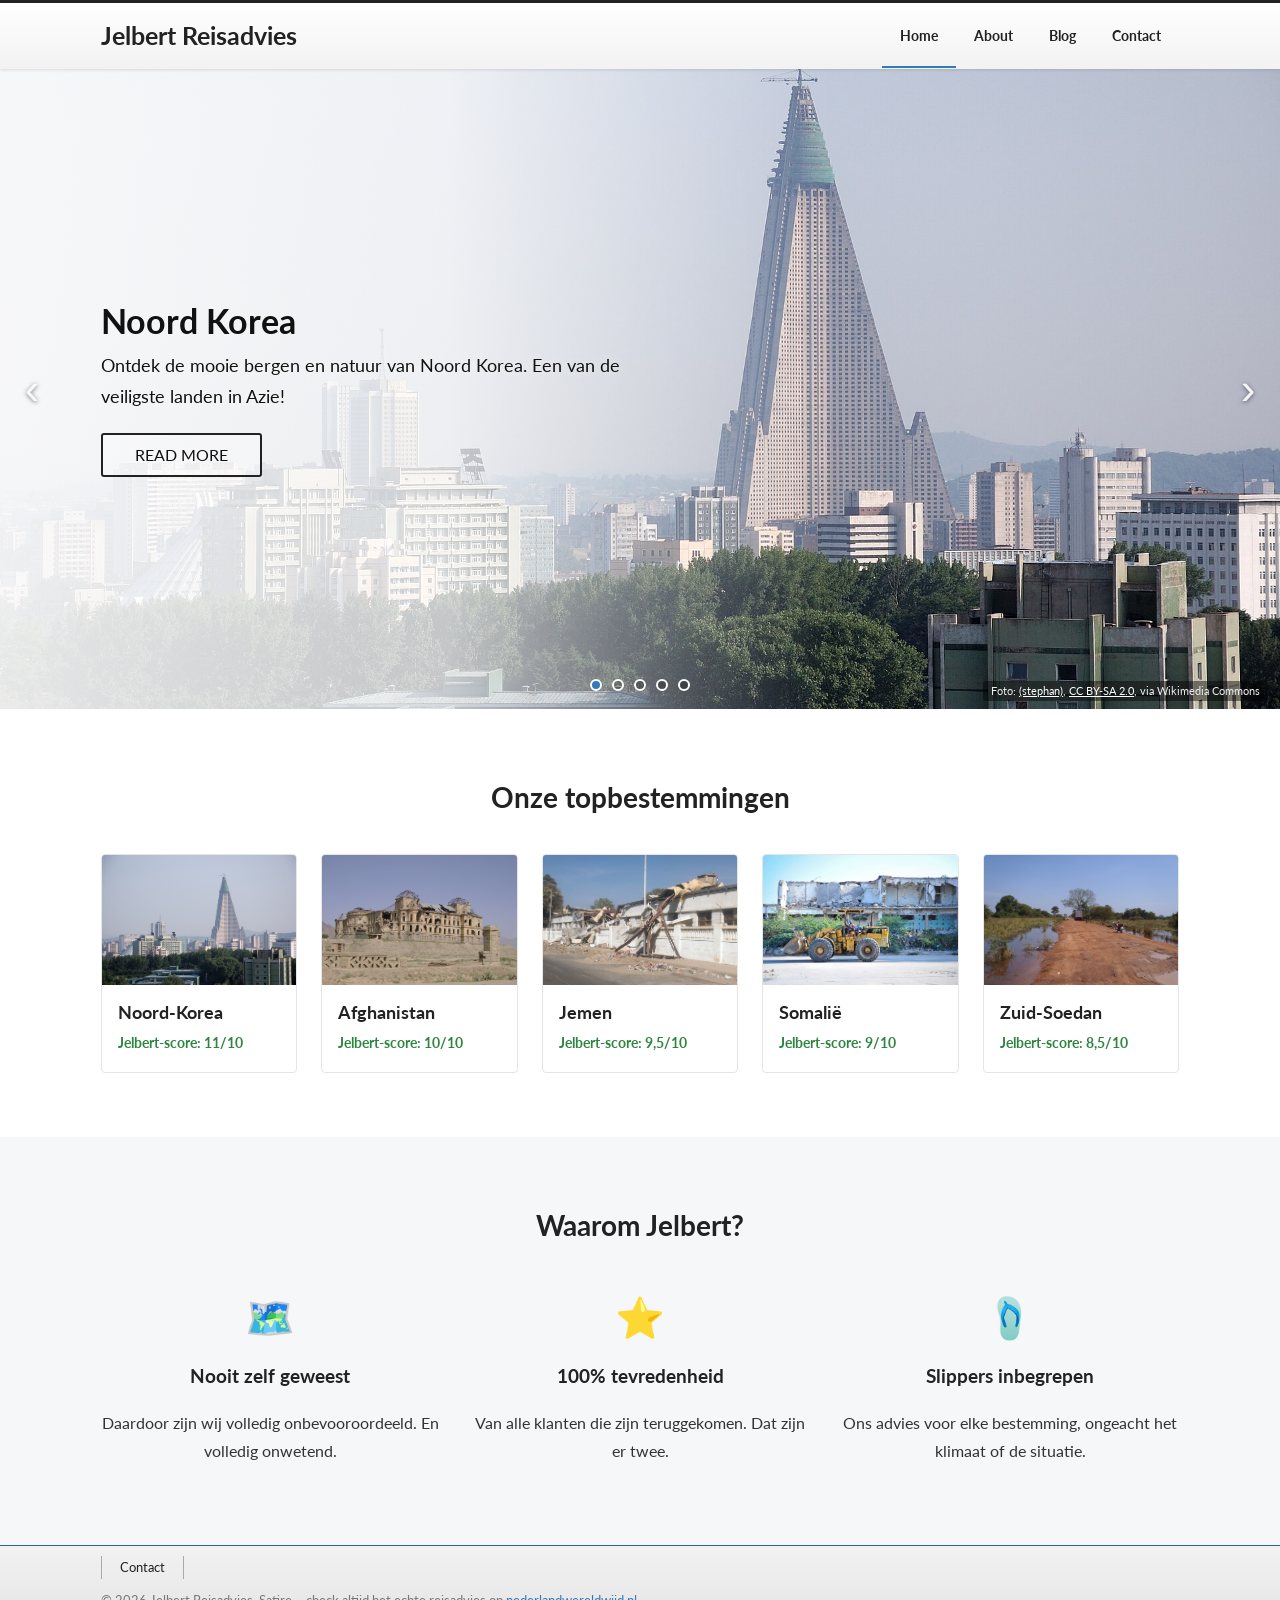
==== commit 9991d3c9: "Swap in grim photos for the satirical slideshow Ruins, rubble and flooded roads instead of postcard " ====
--- a/index.html
+++ b/index.html
@@ -35,8 +35,8 @@
 
 		<!-- Slide 1: Noord-Korea -->
 		<div class="slide is-active" role="group" aria-roledescription="slide" aria-label="1 van 5">
-			<img class="slide-img" src="img/kp.jpg" alt="De Triomfboog in Pyongyang" style="object-position:60% center">
-			<p class="slide-credit">Foto: <a href="https://commons.wikimedia.org/wiki/File:Arch_of_Triumph_in_Pyongyang_01.jpg">Jan Engelhardt</a>, <a href="https://creativecommons.org/licenses/by-sa/4.0">CC BY-SA 4.0</a>, via Wikimedia Commons</p>
+			<img class="slide-img" src="img/kp.jpg" alt="Het nooit afgebouwde Ryugyong Hotel boven Pyongyang" style="object-position:center 60%">
+			<p class="slide-credit">Foto: <a href="https://commons.wikimedia.org/wiki/File:Ryugyong_Hotel._Pyongyang,_North_Korea._(2605005424).jpg">(stephan)</a>, <a href="https://creativecommons.org/licenses/by-sa/2.0">CC BY-SA 2.0</a>, via Wikimedia Commons</p>
 			<div class="container slide-content">
 				<h2>Noord Korea</h2>
 				<p>Ontdek de mooie bergen en natuur van Noord Korea. Een van de veiligste landen in Azie!</p>
@@ -46,44 +46,44 @@
 
 		<!-- Slide 2: Afghanistan -->
 		<div class="slide" role="group" aria-roledescription="slide" aria-label="2 van 5">
-			<img class="slide-img" src="img/af.jpg" alt="Tegelwerk van de Blauwe Moskee in Mazar-i-Sharif" style="object-position:center 40%">
-			<p class="slide-credit">Foto: <a href="https://commons.wikimedia.org/wiki/File:Rowza_Shrine_Hazrat_Ali_Mazar-e_Sharif_Afghanistan.jpg">AhmadElhan</a>, <a href="https://creativecommons.org/licenses/by-sa/4.0">CC BY-SA 4.0</a>, via Wikimedia Commons</p>
+			<img class="slide-img" src="img/af.jpg" alt="De zwaar beschadigde ruïne van het Darul Aman-paleis in Kabul" style="object-position:center 45%">
+			<p class="slide-credit">Foto: <a href="https://commons.wikimedia.org/wiki/File:Flickr_-_boellstiftung_-_K%C3%B6nigspalast.jpg">Heinrich  Böll Stiftung from Berlin, Deutschland</a>, <a href="https://creativecommons.org/licenses/by-sa/2.0">CC BY-SA 2.0</a>, via Wikimedia Commons</p>
 			<div class="container slide-content">
 				<h2>Afghanistan</h2>
-				<p>Prachtige moskeeën, bergen en een rijke geschiedenis. Afghanistan is de perfecte plek om te ontsnappen aan je saaie kantoorbaan.</p>
+				<p>Logeer in een echt koninklijk paleis! Ruime kamers, uitzicht op de bergen en overal natuurlijke ventilatie.</p>
 				<a class="btn-outline" href="bestemmingen.html#afghanistan">Read more</a>
 			</div>
 		</div>
 
 		<!-- Slide 3: Jemen -->
 		<div class="slide" role="group" aria-roledescription="slide" aria-label="3 van 5">
-			<img class="slide-img" src="img/ye.jpg" alt="Kamelen voor de lemen wolkenkrabbers van Shibam" style="object-position:center 40%">
-			<p class="slide-credit">Foto: <a href="https://commons.wikimedia.org/wiki/File:Shibam_Hadramaut_2.jpg">Ala Askool</a>, <a href="https://creativecommons.org/licenses/by-sa/4.0">CC BY-SA 4.0</a>, via Wikimedia Commons</p>
+			<img class="slide-img" src="img/ye.jpg" alt="Een gebombardeerde fabriek in Sanaa" style="object-position:center">
+			<p class="slide-credit">Foto: <a href="https://commons.wikimedia.org/wiki/File:This_textile_factory_was_bombed_in_July_leaving_more_than_1,300_people_unemployed_Many_of_the_workers_are_now_looking_for_work_as_day_laborers_Sanaa_Yemen_Nov-2015.jpg">Almigdad Mojalli (VOA)</a>, Public domain, via Wikimedia Commons</p>
 			<div class="container slide-content">
 				<h2>Jemen</h2>
-				<p>Eeuwenoude lemen wolkenkrabbers en oneindig veel zon. Een vakantie zonder andere toeristen, gegarandeerd!</p>
+				<p>Moderne industriële architectuur met een open en luchtig ontwerp. Een paradijs voor fotografen!</p>
 				<a class="btn-outline" href="bestemmingen.html#jemen">Read more</a>
 			</div>
 		</div>
 
 		<!-- Slide 4: Somalië -->
 		<div class="slide" role="group" aria-roledescription="slide" aria-label="4 van 5">
-			<img class="slide-img" src="img/so.jpg" alt="Eeuwenoude rotsschilderingen in Laas Geel" style="object-position:center">
-			<p class="slide-credit">Foto: <a href="https://commons.wikimedia.org/wiki/File:Laas_Geel,_2024.jpg">Mheidegger</a>, <a href="https://creativecommons.org/licenses/by/4.0">CC BY 4.0</a>, via Wikimedia Commons</p>
+			<img class="slide-img" src="img/so.jpg" alt="Een shovel voor een kapotgeschoten gebouw in Mogadishu" style="object-position:center 40%">
+			<p class="slide-credit">Foto: <a href="https://commons.wikimedia.org/wiki/File:2012_11_18_AMISOM_Mogadishu_G_(8198727925).jpg">AMISOM Public Information</a>, <a href="http://creativecommons.org/publicdomain/zero/1.0/deed.en">CC0</a>, via Wikimedia Commons</p>
 			<div class="container slide-content">
 				<h2>Somalië</h2>
-				<p>5000 jaar oude rotstekeningen én de langste kustlijn van Afrika. Ideaal voor een ontspannen bootreisje!</p>
+				<p>Een stad vol spannende renovatieprojecten. Jelbert noemt het "pre-hip": kom nu, voordat iedereen het ontdekt!</p>
 				<a class="btn-outline" href="bestemmingen.html#somalie">Read more</a>
 			</div>
 		</div>
 
 		<!-- Slide 5: Zuid-Soedan -->
 		<div class="slide" role="group" aria-roledescription="slide" aria-label="5 van 5">
-			<img class="slide-img" src="img/ss.jpg" alt="Mundari-veekamp bij Terekeka" style="object-position:70% center">
-			<p class="slide-credit">Foto: <a href="https://commons.wikimedia.org/wiki/File:Campamento_de_ganado_de_la_tribu_Mundari,_Terekeka,_Sud%C3%A1n_del_Sur,_2024-01-27,_DD_04.jpg">Diego Delso</a>, <a href="https://creativecommons.org/licenses/by-sa/4.0">CC BY-SA 4.0</a>, via Wikimedia Commons</p>
+			<img class="slide-img" src="img/ss.jpg" alt="Een ondergelopen zandweg bij Yirol" style="object-position:center 60%">
+			<p class="slide-credit">Foto: <a href="https://commons.wikimedia.org/wiki/File:The_Yirol_Road,_Just_outside_Yirol_Town,_South_Sudan.jpg">JennaCB123</a>, <a href="https://creativecommons.org/licenses/by-sa/3.0">CC BY-SA 3.0</a>, via Wikimedia Commons</p>
 			<div class="container slide-content">
 				<h2>Zuid-Soedan</h2>
-				<p>Het jongste land ter wereld: nog helemaal nieuw, dus nog niet ontdekt door de massa!</p>
+				<p>Kilometers strand midden in het binnenland. Waterpret gegarandeerd, zelfs op de snelweg!</p>
 				<a class="btn-outline" href="bestemmingen.html#zuid-soedan">Read more</a>
 			</div>
 		</div>
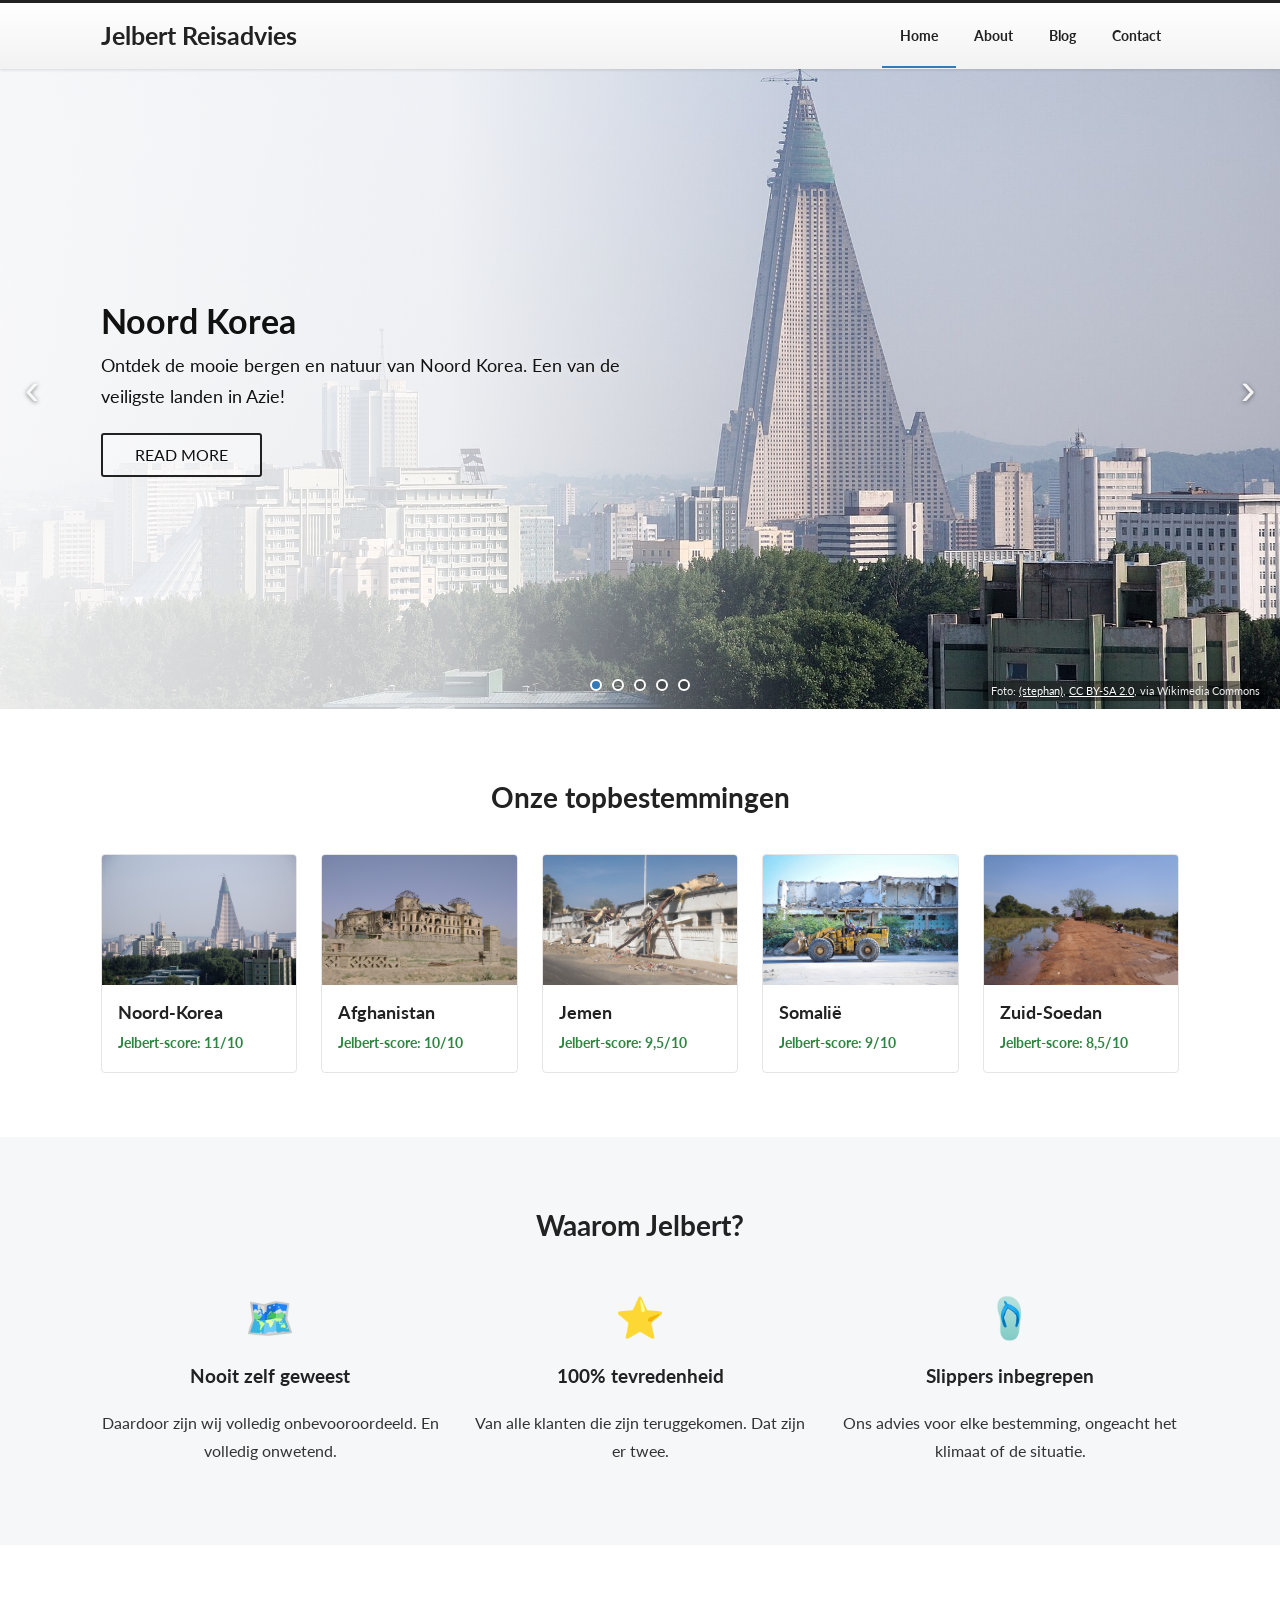
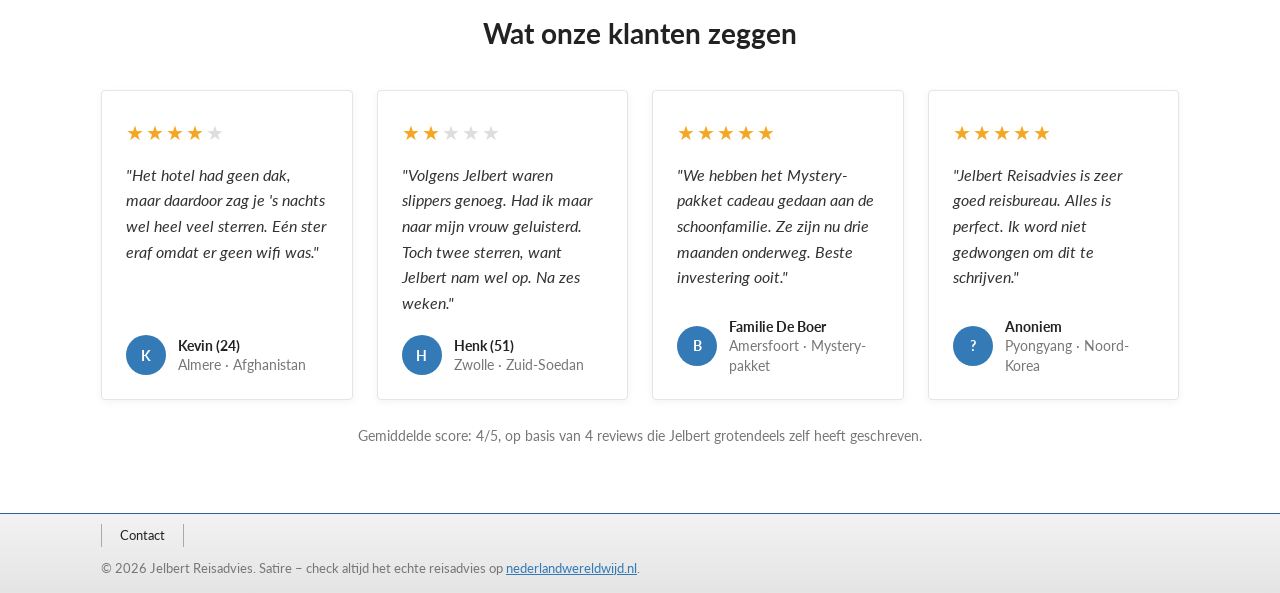
==== commit 5fe00147: "Add customer reviews section to homepage Co-Authored-By: Claude Opus 5.5 <noreply@anthropic.com>" ====
--- a/index.html
+++ b/index.html
@@ -144,6 +144,47 @@
 		</div>
 	</section>
 
+	<section class="section">
+		<div class="container">
+			<h2 class="section-title">Wat onze klanten zeggen</h2>
+			<div class="reviews">
+				<figure class="review">
+					<div class="stars" role="img" aria-label="4 van 5 sterren">★★★★<span class="star-off">★</span></div>
+					<blockquote>"Het hotel had geen dak, maar daardoor zag je 's nachts wel heel veel sterren. Eén ster eraf omdat er geen wifi was."</blockquote>
+					<figcaption>
+						<span class="avatar" aria-hidden="true">K</span>
+						<span><strong>Kevin (24)</strong><br>Almere &middot; Afghanistan</span>
+					</figcaption>
+				</figure>
+				<figure class="review">
+					<div class="stars" role="img" aria-label="2 van 5 sterren">★★<span class="star-off">★★★</span></div>
+					<blockquote>"Volgens Jelbert waren slippers genoeg. Had ik maar naar mijn vrouw geluisterd. Toch twee sterren, want Jelbert nam wel op. Na zes weken."</blockquote>
+					<figcaption>
+						<span class="avatar" aria-hidden="true">H</span>
+						<span><strong>Henk (51)</strong><br>Zwolle &middot; Zuid-Soedan</span>
+					</figcaption>
+				</figure>
+				<figure class="review">
+					<div class="stars" role="img" aria-label="5 van 5 sterren">★★★★★</div>
+					<blockquote>"We hebben het Mystery-pakket cadeau gedaan aan de schoonfamilie. Ze zijn nu drie maanden onderweg. Beste investering ooit."</blockquote>
+					<figcaption>
+						<span class="avatar" aria-hidden="true">B</span>
+						<span><strong>Familie De Boer</strong><br>Amersfoort &middot; Mystery-pakket</span>
+					</figcaption>
+				</figure>
+				<figure class="review">
+					<div class="stars" role="img" aria-label="5 van 5 sterren">★★★★★</div>
+					<blockquote>"Jelbert Reisadvies is zeer goed reisbureau. Alles is perfect. Ik word niet gedwongen om dit te schrijven."</blockquote>
+					<figcaption>
+						<span class="avatar" aria-hidden="true">?</span>
+						<span><strong>Anoniem</strong><br>Pyongyang &middot; Noord-Korea</span>
+					</figcaption>
+				</figure>
+			</div>
+			<p class="reviews-note">Gemiddelde score: 4/5, op basis van 4 reviews die Jelbert grotendeels zelf heeft geschreven.</p>
+		</div>
+	</section>
+
 </main>
 
 <footer class="site-footer">
--- a/css/style.css
+++ b/css/style.css
@@ -315,6 +315,66 @@
 .usps h3 {
 	margin: 8px 0;
 	color: var(--heading);
+}
+
+.reviews {
+	display: grid;
+	grid-template-columns: repeat(auto-fit, minmax(240px, 1fr));
+	gap: 24px;
+}
+
+.review {
+	display: flex;
+	flex-direction: column;
+	margin: 0;
+	padding: 24px;
+	border: 1px solid var(--border);
+	border-radius: 4px;
+	background: #fff;
+	box-shadow: 0 2px 8px rgba(0, 0, 0, .05);
+}
+
+.stars {
+	font-size: 20px;
+	letter-spacing: 2px;
+	color: #f5a623;
+}
+.star-off { color: #ddd; }
+
+.review blockquote {
+	flex: 1;
+	margin: 12px 0 20px;
+	font-style: italic;
+	line-height: 1.6;
+}
+
+.review figcaption {
+	display: flex;
+	align-items: center;
+	gap: 12px;
+	font-size: 14px;
+	line-height: 1.4;
+	color: #777;
+}
+.review figcaption strong { color: var(--heading); }
+
+.avatar {
+	display: grid;
+	place-items: center;
+	flex: none;
+	width: 40px;
+	height: 40px;
+	border-radius: 50%;
+	background: var(--blue);
+	font-weight: 700;
+	color: #fff;
+}
+
+.reviews-note {
+	margin: 24px 0 0;
+	font-size: 14px;
+	text-align: center;
+	color: #777;
 }
 
 /* ---------- Inner pages ---------- */
